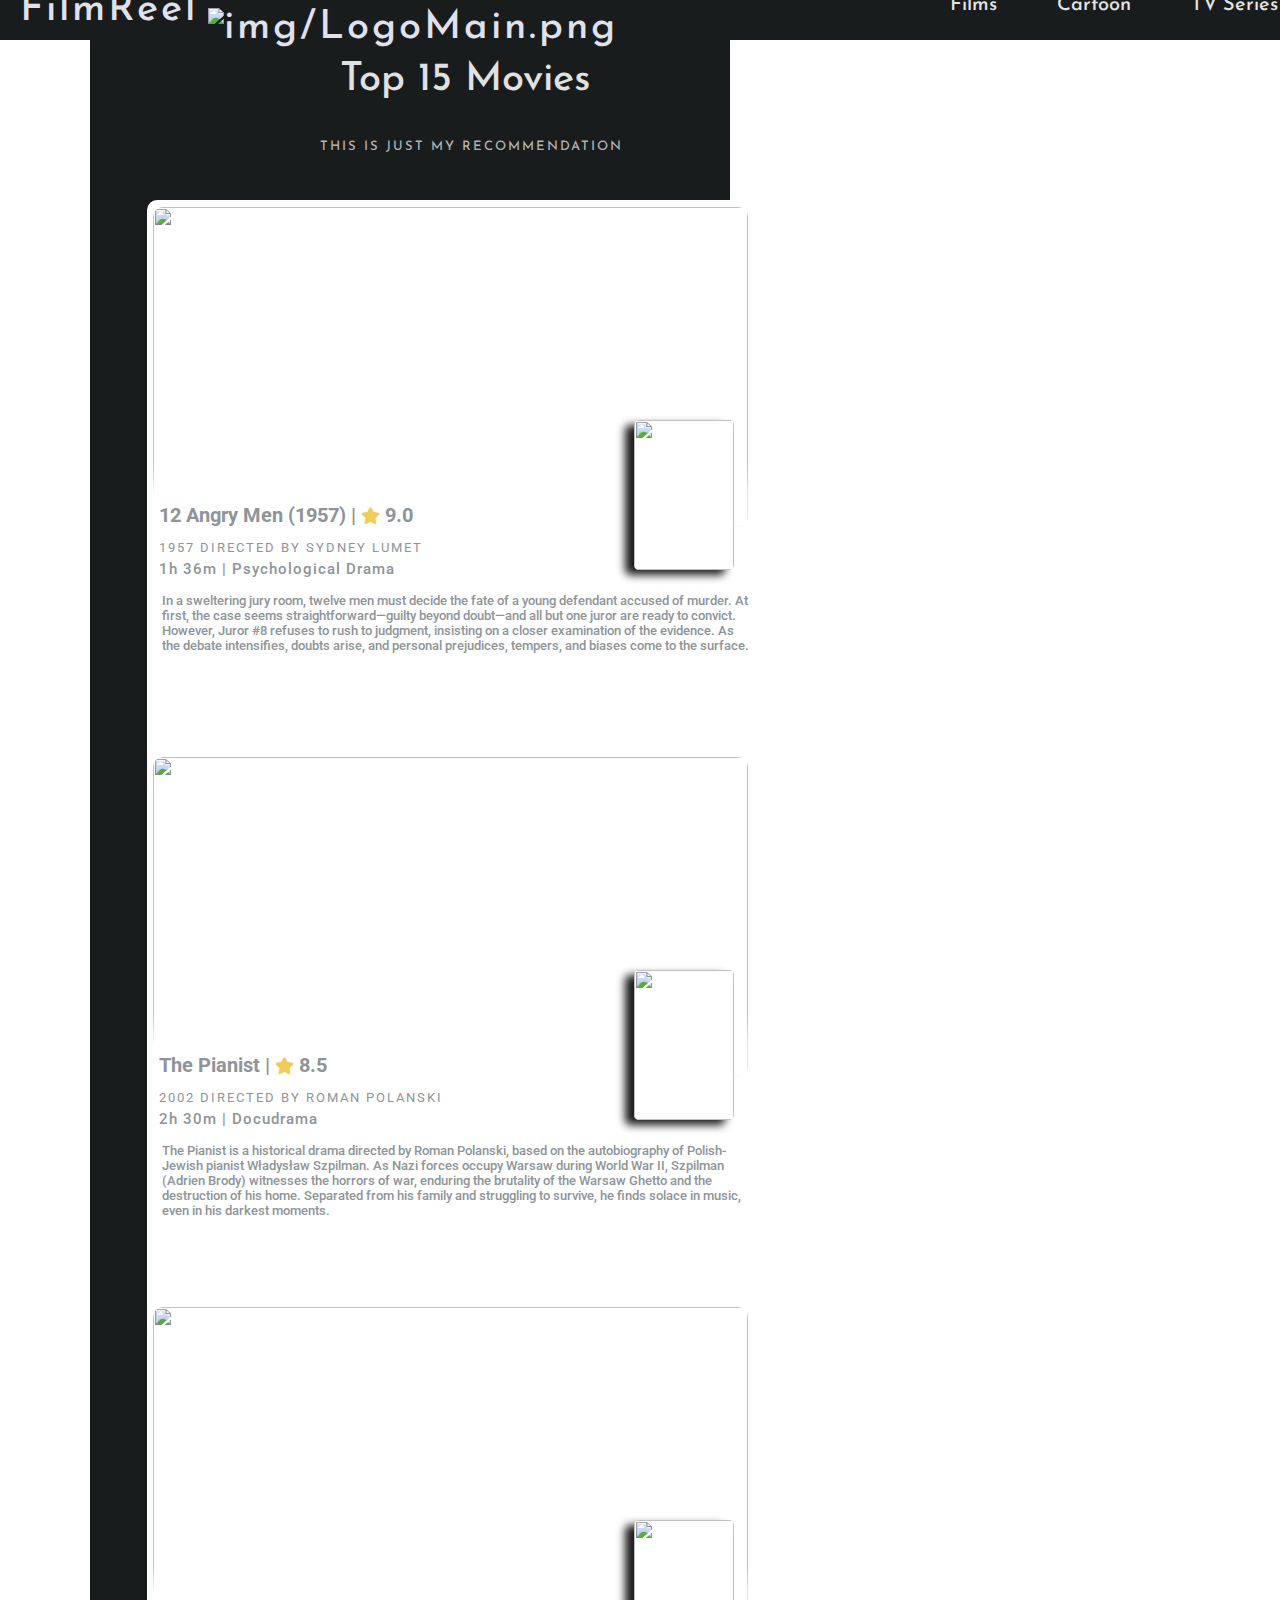
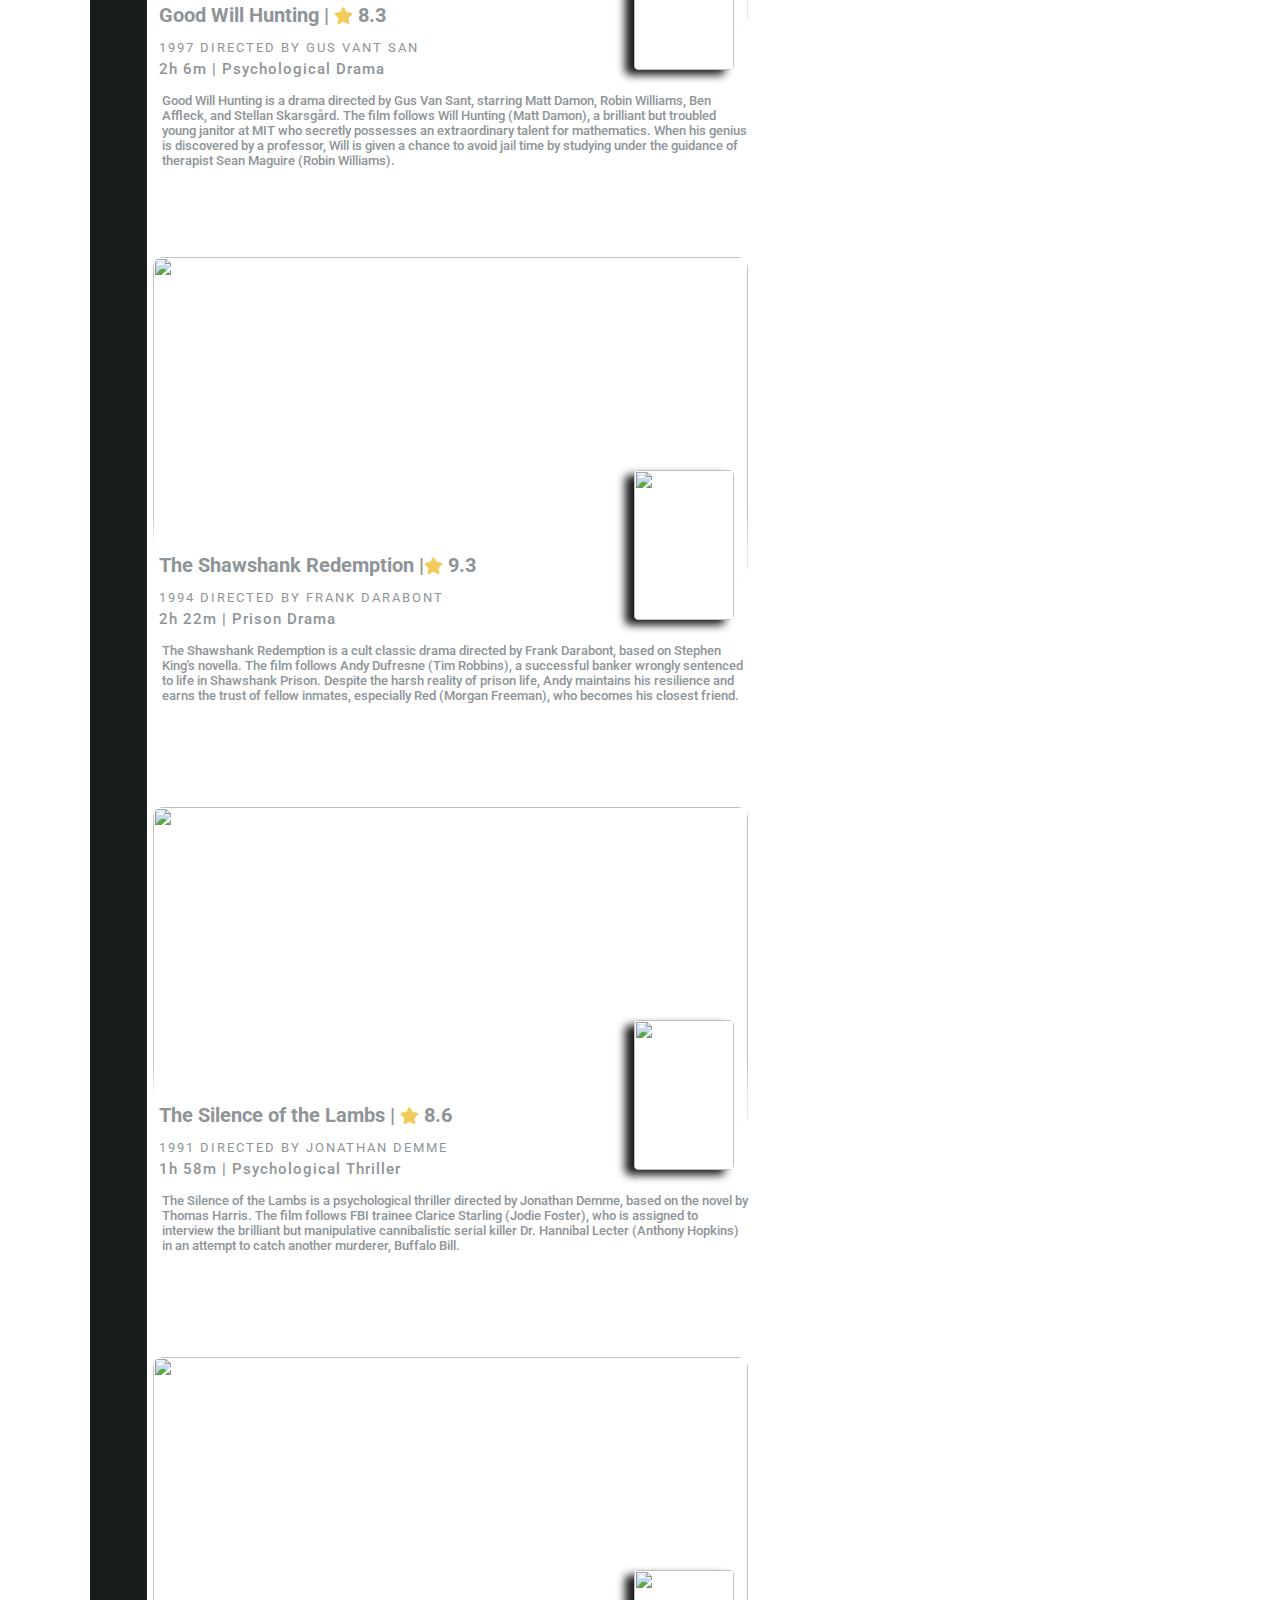
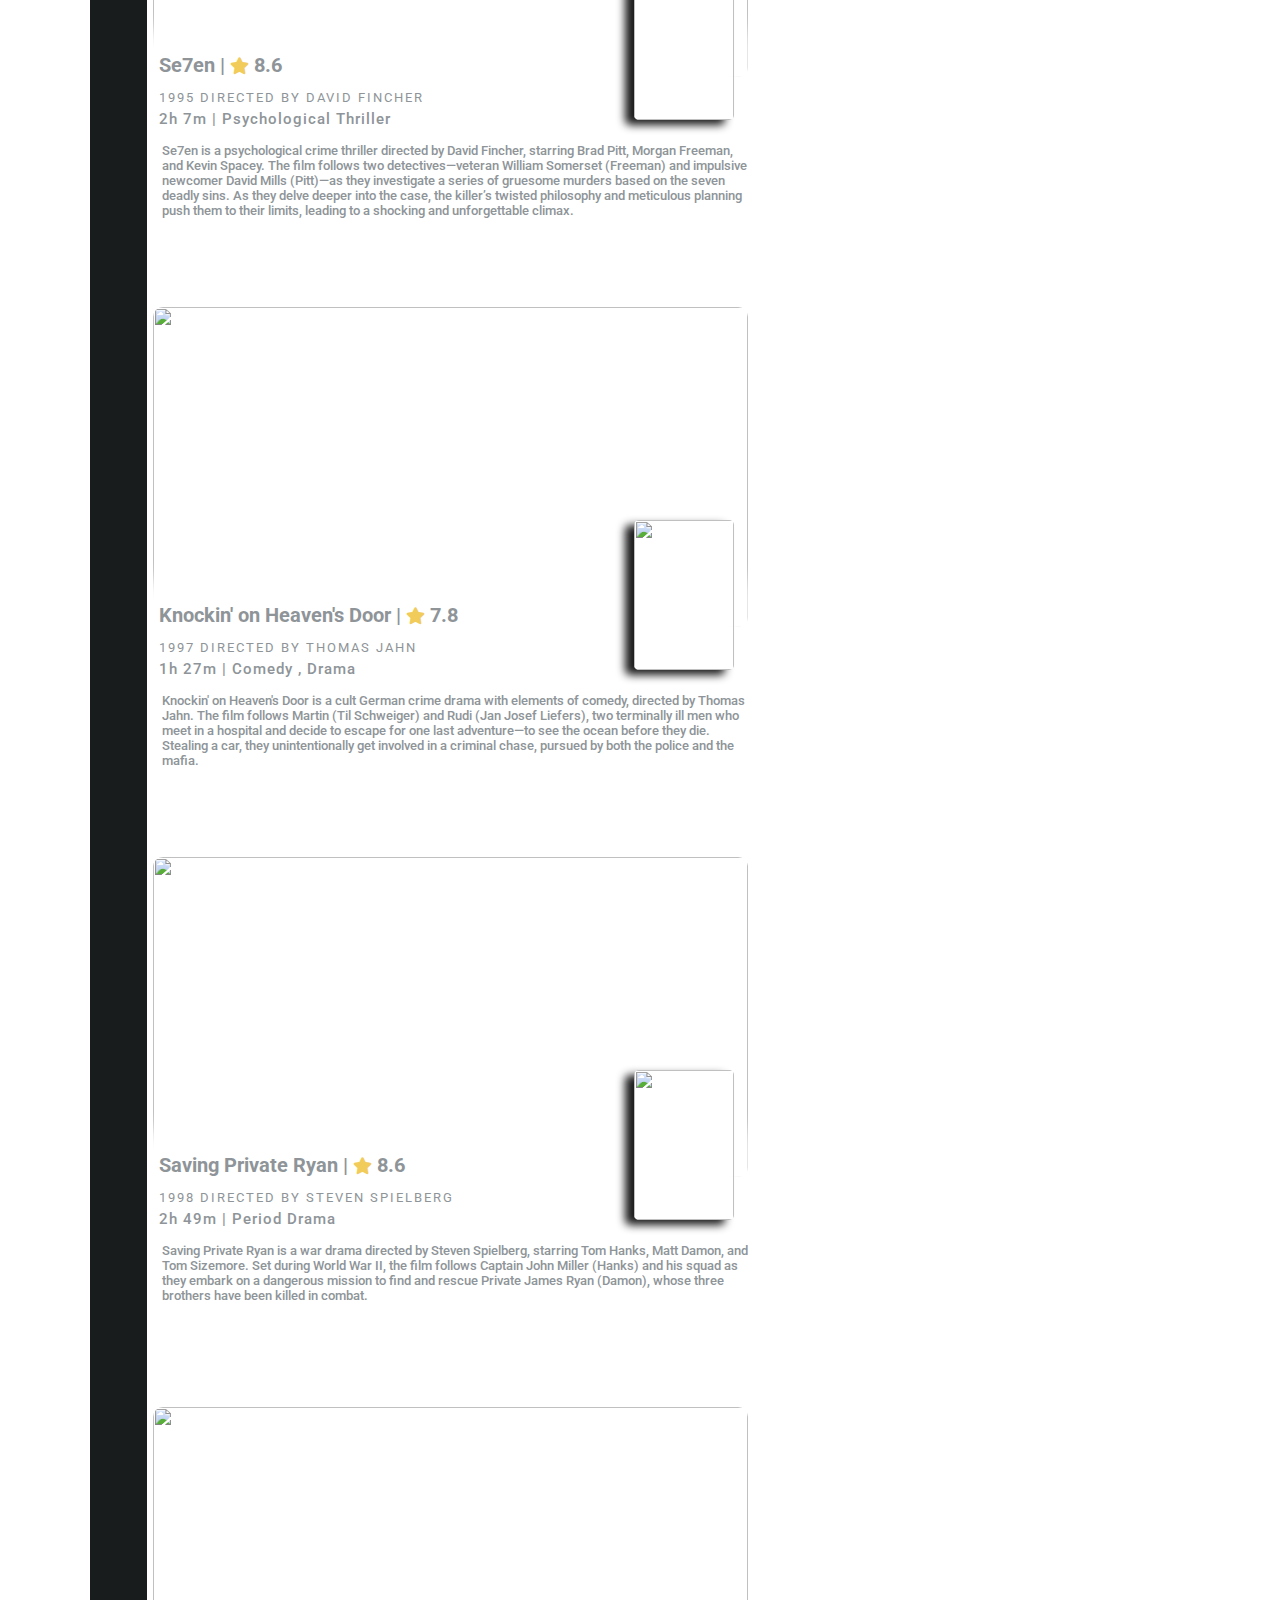
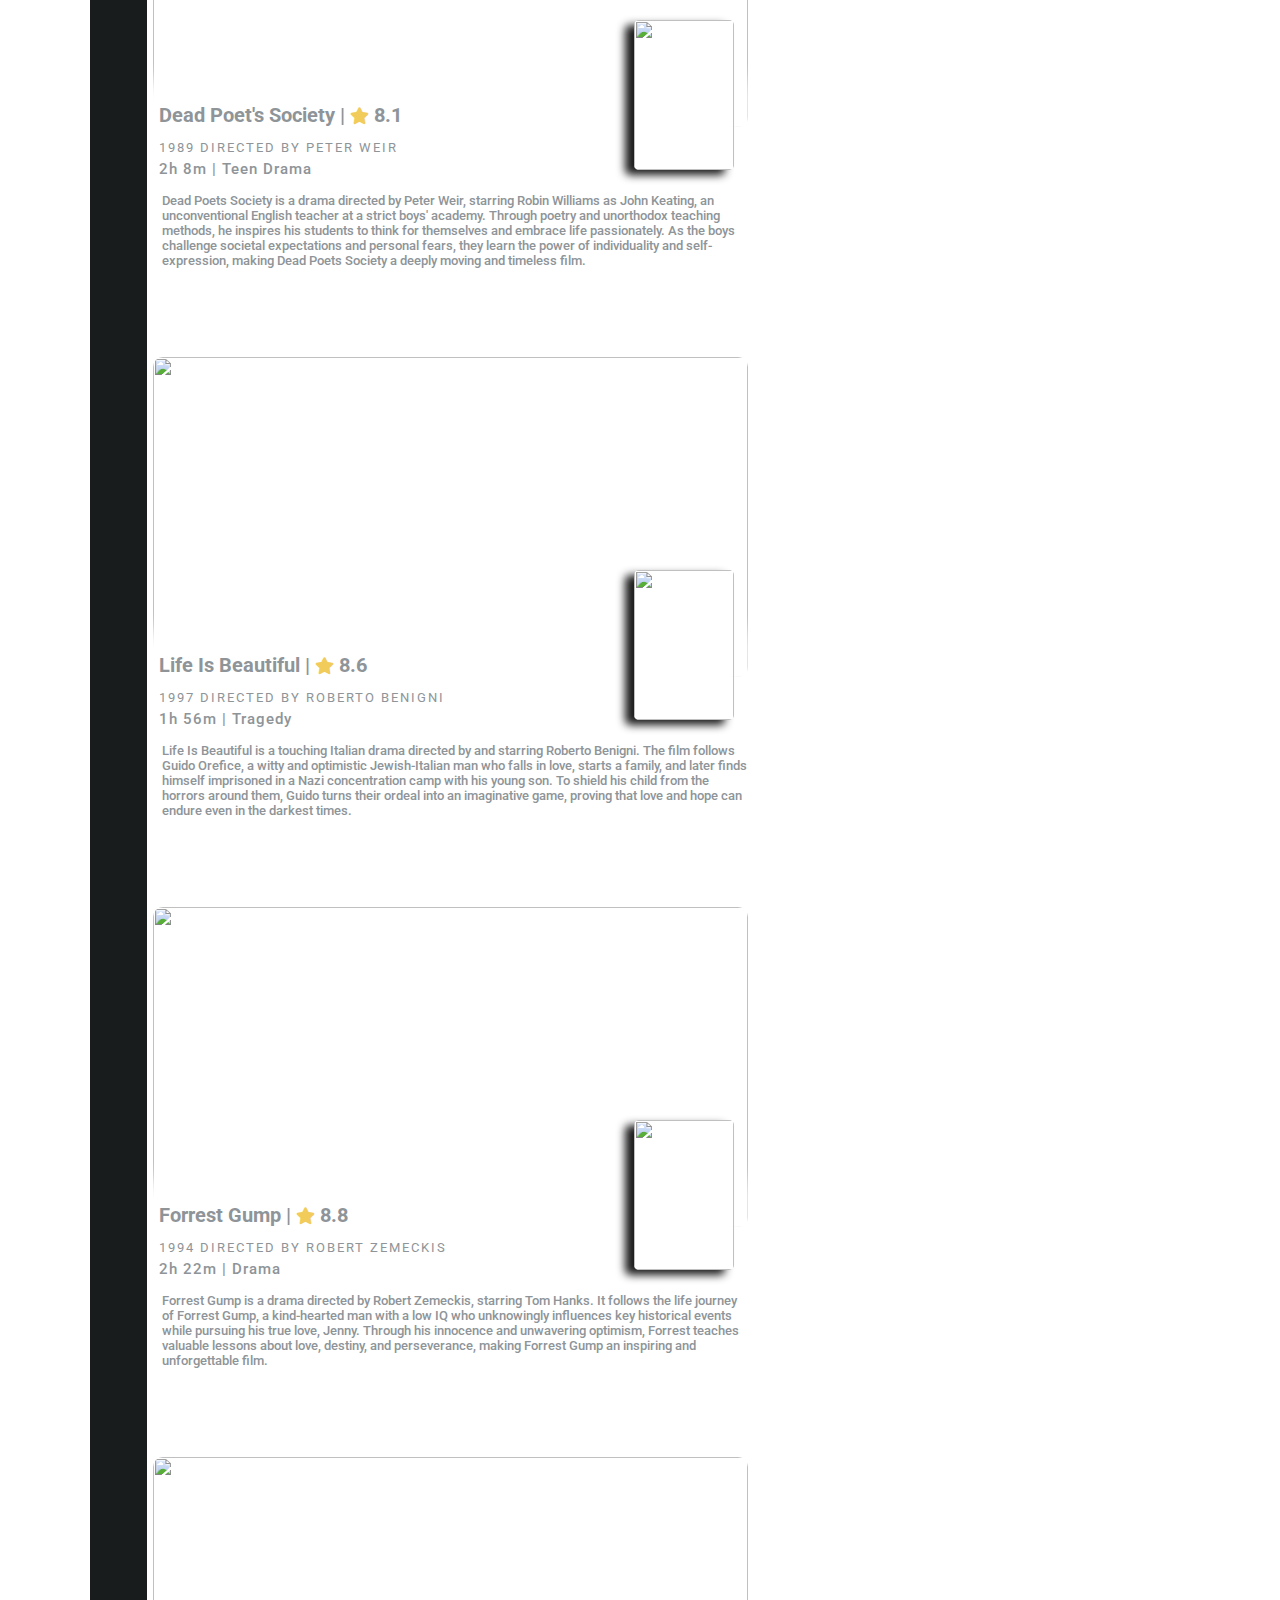
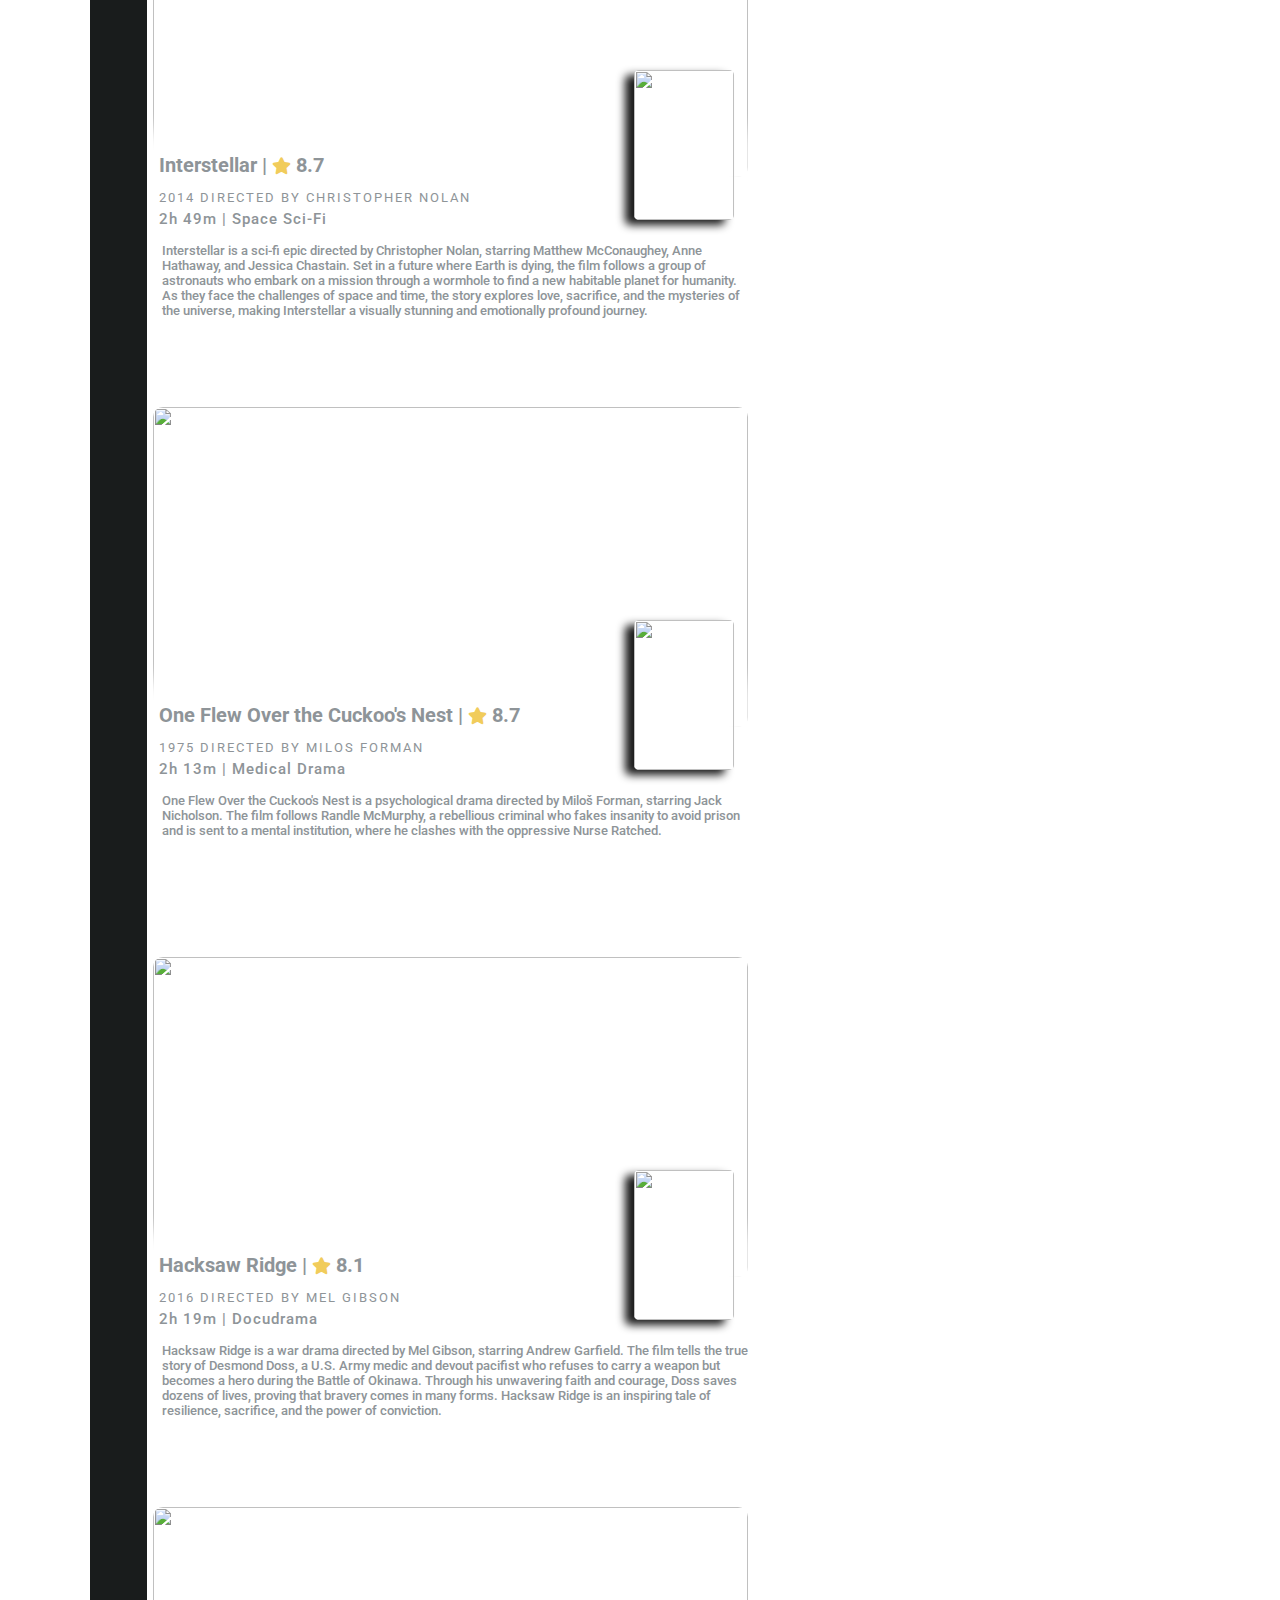
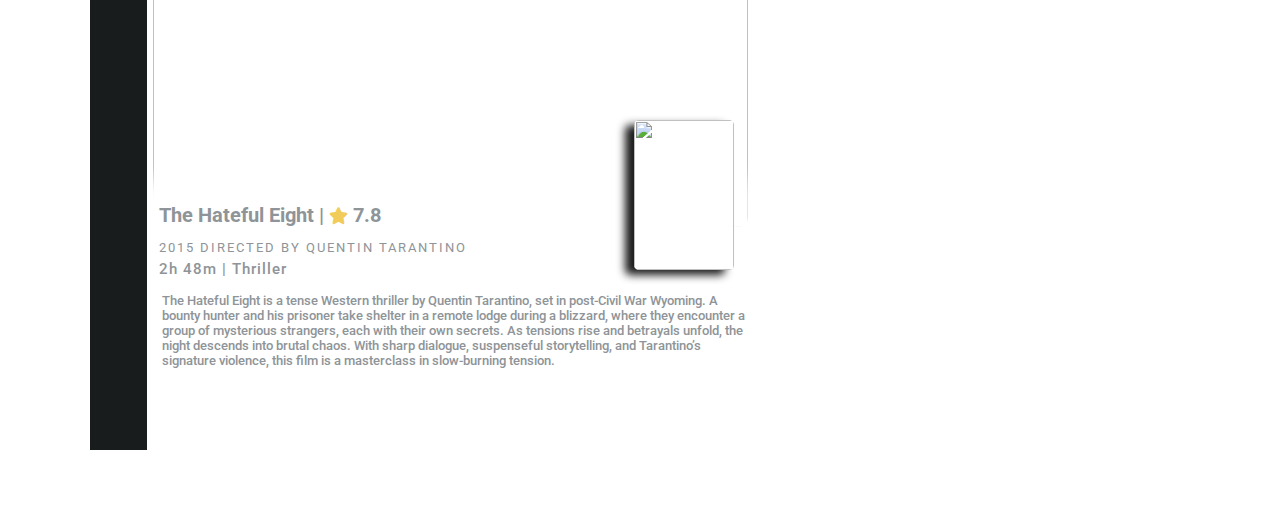
==== index.html @ fcf22b29 "Add files via upload" ====
<!DOCTYPE html>
<html lang="en">
<head>
    <meta charset="UTF-8">
    <title>FilmsReel</title>
    <meta name="viewport" content="width=device-width, initial-scale=1.0, maximum-scale=1.0, user-scalable=no">

    <link rel="stylesheet" href="index.css">
    <link rel="stylesheet" href="https://cdnjs.cloudflare.com/ajax/libs/font-awesome/6.7.2/css/all.min.css">
    <link rel="stylesheet" href="mobile_adaptations.css">

    <style>

    </style>
</head>
<body>

<section>
    <i id="contacts_telegram" class="fa-brands fa-telegram"></i>
</section>

<section>
  <article id="company_name">FilmReel<img id="FilmLogo" src="/img/MainLogo.png" alt="img/LogoMain.png" height="60" width="60"></article>
</section>

<section id="top_button">
    <span class="top_button" onclick="window.location.href='index.html';">Films</span>
    <span class="top_button" onclick="window.location.href='CN.html';">Cartoon</span>
    <span class="top_button" onclick="window.location.href='SS.html';">TV Series</span>
    <span class="top_button" onclick="window.location.href='AE.html';">Anime</span>

</section>


<div class="films_cards"></div>
<div class="films_cards3"></div>
<div class="films_cards2"></div>

<section>
    <article id="main_text">Top 15 Movies</article>
    <span class="text">THIS IS JUST MY RECOMMENDATION</span>
</section>

<section id="movie_angry_men">
    <div class="films_container">
        <div class="container_number">#1</div>
        <img class="container_image" height="300" width="500px" src="/img/12-angry-men.jpg">
        <h1 class="container_title">12 Angry Men (1957) | <i id="rating_star" class="fa-solid fa-star"></i> <span>9.0</span></h1>
        <span class="container_year">1957 DIRECTED BY SYDNEY LUMET</span>
        <span class="container_director">1h 36m | Psychological Drama</span>
        <span class="container_description">In a sweltering jury room, twelve men must decide the fate of a young defendant accused of murder. At first, the case seems straightforward—guilty beyond doubt—and all but one juror are ready to convict. However, Juror #8 refuses to rush to judgment, insisting on a closer examination of the evidence.
As the debate intensifies, doubts arise, and personal prejudices, tempers, and biases come to the surface.</span>
        <img class="container_poster" height="150" width="100" src="/img/12_Angry_Men_(1957_film_poster).jpg">
        <div class="blur"></div>
    </div>
</section>

<section>
    <div id="movie_pianist" class="films_container">
        <div class="container_number">#2</div>
        <img class="container_image" height="300" width="500px" src="/img/Pianist.jpg">
        <h1 class="container_title">The Pianist | <i id="rating_star" class="fa-solid fa-star"></i> <span>8.5</span></h1>
        <span class="container_year">2002 DIRECTED BY ROMAN POLANSKI</span>
        <span class="container_director">2h 30m | Docudrama</span>
        <span class="container_description">The Pianist is a historical drama directed by Roman Polanski, based on the autobiography of Polish-Jewish pianist Władysław Szpilman. As Nazi forces occupy Warsaw during World War II, Szpilman (Adrien Brody) witnesses the horrors of war, enduring the brutality of the Warsaw Ghetto and the destruction of his home. Separated from his family and struggling to survive, he finds solace in music, even in his darkest moments.</span>
        <img class="container_poster" height="150" width="100" src="/img/pianist_poster.jpg">
        <div class="blur"></div>
    </div>
</section>

<section>
    <div id="movie_will_hunting" class="films_container">
        <div class="container_number">#3</div>
        <img class="container_image" height="300" width="500px" src="/img/Good_Will_hunting.jpg">
        <h1 class="container_title">Good Will Hunting | <i id="rating_star" class="fa-solid fa-star"></i> <span>8.3</span></h1>
        <span class="container_year">1997 DIRECTED BY GUS VANT SAN</span>
        <span class="container_director">2h 6m | Psychological Drama</span>
        <span class="container_description">Good Will Hunting is a drama directed by Gus Van Sant, starring Matt Damon, Robin Williams, Ben Affleck, and Stellan Skarsgård. The film follows Will Hunting (Matt Damon), a brilliant but troubled young janitor at MIT who secretly possesses an extraordinary talent for mathematics. When his genius is discovered by a professor, Will is given a chance to avoid jail time by studying under the guidance of therapist Sean Maguire (Robin Williams).</span>
        <img class="container_poster" height="150" width="100" src="/img/Good_Will_Hunting_poster.png">
        <div class="blur"></div>
    </div>
</section>


<section>
    <div id="movie_shawshank_redemption" class="films_container">
        <div class="container_number">#4</div>
        <img class="container_image" height="300" width="500px" src="/img/Shawshanks_redemption.webp">
        <h1 class="container_title">The Shawshank Redemption |<i id="rating_star" class="fa-solid fa-star"></i> <span>9.3</span></h1>
        <span class="container_year">1994 DIRECTED BY FRANK DARABONT</span>
        <span class="container_director">2h 22m | Prison Drama</span>
        <span class="container_description">The Shawshank Redemption is a cult classic drama directed by Frank Darabont, based on Stephen King's novella. The film follows Andy Dufresne (Tim Robbins), a successful banker wrongly sentenced to life in Shawshank Prison. Despite the harsh reality of prison life, Andy maintains his resilience and earns the trust of fellow inmates, especially Red (Morgan Freeman), who becomes his closest friend.</span>
        <img class="container_poster" height="150" width="100" src="/img/Shawshank_Redemption_poster.jpg">
        <div class="blur"></div>
    </div>
</section>

<section>
    <div id="movie_The_Silence_of_the_Lambs" class="films_container">
        <div class="container_number">#5</div>
        <img class="container_image" height="300" width="500px" src="/img/Silence-of-the-Lambs.webp">
        <h1 class="container_title">The Silence of the Lambs | <i id="rating_star" class="fa-solid fa-star"></i> <span>8.6</span></h1>
        <span class="container_year">1991 DIRECTED BY JONATHAN DEMME</span>
        <span class="container_director">1h 58m | Psychological Thriller</span>
        <span class="container_description">The Silence of the Lambs is a psychological thriller directed by Jonathan Demme, based on the novel by Thomas Harris. The film follows FBI trainee Clarice Starling (Jodie Foster), who is assigned to interview the brilliant but manipulative cannibalistic serial killer Dr. Hannibal Lecter (Anthony Hopkins) in an attempt to catch another murderer, Buffalo Bill.</span>
        <img class="container_poster" height="150" width="100" src="/img/The_Silence_of_lambs_poster.jpg">
        <div class="blur"></div>
    </div>
</section>

<section>
    <div id="movie_Se7en" class="films_container">
        <div class="container_number">#6</div>
        <img class="container_image" height="300" width="500px" src="/img/Se7en.jpg">
        <h1 class="container_title">Se7en | <i id="rating_star" class="fa-solid fa-star"></i> <span>8.6</span></h1>
        <span class="container_year">1995 DIRECTED BY DAVID FINCHER</span>
        <span class="container_director">2h 7m | Psychological Thriller</span>
        <span class="container_description">Se7en is a psychological crime thriller directed by David Fincher, starring Brad Pitt, Morgan Freeman, and Kevin Spacey. The film follows two detectives—veteran William Somerset (Freeman) and impulsive newcomer David Mills (Pitt)—as they investigate a series of gruesome murders based on the seven deadly sins.
As they delve deeper into the case, the killer’s twisted philosophy and meticulous planning push them to their limits, leading to a shocking and unforgettable climax.</span>
        <img class="container_poster" height="150" width="100" src="/img/Se7en_poster.jpg">
        <div class="blur"></div>
    </div>
</section>

<section>
    <div id="movie_KNOF" class="films_container">
        <div class="container_number">#7</div>
        <img class="container_image" height="300" width="500px" src="/img/knocking%20on%20heavens%20door-1200-1200-675-675-crop-000000.jpg">
        <h1 class="container_title">Knockin' on Heaven's Door | <i id="rating_star" class="fa-solid fa-star"></i> <span>7.8</span></h1>
        <span class="container_year">1997 DIRECTED BY THOMAS JAHN</span>
        <span class="container_director">1h 27m | Comedy , Drama</span>
        <span class="container_description">Knockin' on Heaven's Door is a cult German crime drama with elements of comedy, directed by Thomas Jahn. The film follows Martin (Til Schweiger) and Rudi (Jan Josef Liefers), two terminally ill men who meet in a hospital and decide to escape for one last adventure—to see the ocean before they die. Stealing a car, they unintentionally get involved in a criminal chase, pursued by both the police and the mafia.</span>
        <img class="container_poster" height="150" width="100" src="/img/knof_poster.jpg">
        <div class="blur"></div>
    </div>
</section>

<section>
    <div id="movie_STPR" class="films_container">
        <div class="container_number">#8</div>
        <img class="container_image" height="300" width="500px" src="/img/Saving-Private-Ryan.jpg">
        <h1 class="container_title">Saving Private Ryan | <i id="rating_star" class="fa-solid fa-star"></i> <span>8.6</span></h1>
        <span class="container_year">1998 DIRECTED BY STEVEN SPIELBERG</span>
        <span class="container_director">2h 49m | Period Drama</span>
        <span class="container_description">Saving Private Ryan is a war drama directed by Steven Spielberg, starring Tom Hanks, Matt Damon, and Tom Sizemore. Set during World War II, the film follows Captain John Miller (Hanks) and his squad as they embark on a dangerous mission to find and rescue Private James Ryan (Damon), whose three brothers have been killed in combat.</span>
        <img class="container_poster" height="150" width="100" src="/img/SPR_poster.jpg">
        <div class="blur"></div>
    </div>
</section>

<section>
    <div id="movie_DPS" class="films_container">
        <div class="container_number">#9</div>
        <img class="container_image" height="300" width="500px" src="/img/DPS.jpg">
        <h1 class="container_title">Dead Poet's Society | <i id="rating_star" class="fa-solid fa-star"></i> <span>8.1</span></h1>
        <span class="container_year">1989 DIRECTED BY PETER WEIR</span>
        <span class="container_director">2h 8m | Teen Drama</span>
        <span class="container_description">Dead Poets Society is a drama directed by Peter Weir, starring Robin Williams as John Keating, an unconventional English teacher at a strict boys' academy. Through poetry and unorthodox teaching methods, he inspires his students to think for themselves and embrace life passionately.

As the boys challenge societal expectations and personal fears, they learn the power of individuality and self-expression, making Dead Poets Society a deeply moving and timeless film.</span>
        <img class="container_poster" height="150" width="100" src="/img/DPS_pos.jpg">
        <div class="blur"></div>
    </div>
</section>


<section>
    <div id="movie_LIB" class="films_container">
        <div class="container_number">#10</div>
        <img class="container_image" height="300" width="500px" src="/img/LIB2.jpg">
        <h1 class="container_title">Life Is Beautiful | <i id="rating_star" class="fa-solid fa-star"></i> <span>8.6</span></h1>
        <span class="container_year">1997 DIRECTED BY ROBERTO BENIGNI</span>
        <span class="container_director">1h 56m | Tragedy</span>
        <span class="container_description">Life Is Beautiful is a touching Italian drama directed by and starring Roberto Benigni. The film follows Guido Orefice, a witty and optimistic Jewish-Italian man who falls in love, starts a family, and later finds himself imprisoned in a Nazi concentration camp with his young son.

To shield his child from the horrors around them, Guido turns their ordeal into an imaginative game, proving that love and hope can endure even in the darkest times.</span>
        <img class="container_poster" height="150" width="100" src="/img/Vitaebella.jpg">
        <div class="blur"></div>
    </div>
</section>

<section>
    <div id="movie_Forrest" class="films_container">
        <div class="container_number">#11</div>
        <img class="container_image" height="300" width="500px" src="/img/FG.jpg">
        <h1 class="container_title">Forrest Gump | <i id="rating_star" class="fa-solid fa-star"></i> <span>8.8</span></h1>
        <span class="container_year">1994 DIRECTED BY ROBERT ZEMECKIS</span>
        <span class="container_director">2h 22m | Drama</span>
        <span class="container_description">Forrest Gump is a drama directed by Robert Zemeckis, starring Tom Hanks. It follows the life journey of Forrest Gump, a kind-hearted man with a low IQ who unknowingly influences key historical events while pursuing his true love, Jenny.
Through his innocence and unwavering optimism, Forrest teaches valuable lessons about love, destiny, and perseverance, making Forrest Gump an inspiring and unforgettable film.</span>
        <img class="container_poster" height="150" width="100" src="/img/Forrest_poster.jpg">
        <div class="blur"></div>
    </div>
</section>


<section>
    <div id="movie_Interstellar" class="films_container">
        <div class="container_number">#12</div>
        <img class="container_image" height="300" width="500px" src="/img/interestellar-final-explicado.jpg">
        <h1 class="container_title">Interstellar | <i id="rating_star" class="fa-solid fa-star"></i> <span>8.7</span></h1>
        <span class="container_year">2014 DIRECTED BY CHRISTOPHER NOLAN</span>
        <span class="container_director">2h 49m | Space Sci-Fi</span>
        <span class="container_description">Interstellar is a sci-fi epic directed by Christopher Nolan, starring Matthew McConaughey, Anne Hathaway, and Jessica Chastain. Set in a future where Earth is dying, the film follows a group of astronauts who embark on a mission through a wormhole to find a new habitable planet for humanity.
As they face the challenges of space and time, the story explores love, sacrifice, and the mysteries of the universe, making Interstellar a visually stunning and emotionally profound journey.
</span>
        <img class="container_poster" height="150" width="100" src="/img/Interstellar_poster.jpg">
        <div class="blur"></div>
    </div>
</section>


<section>
    <div id="movie_OFO" class="films_container">
        <div class="container_number">#13</div>
        <img class="container_image" height="300" width="500px" src="/img/OFO.webp">
        <h1 class="container_title">One Flew Over the Cuckoo's Nest | <i id="rating_star" class="fa-solid fa-star"></i> <span>8.7</span></h1>
        <span class="container_year">1975 DIRECTED BY MILOS FORMAN</span>
        <span class="container_director">2h 13m | Medical Drama</span>
        <span class="container_description">One Flew Over the Cuckoo's Nest is a psychological drama directed by Miloš Forman, starring Jack Nicholson. The film follows Randle McMurphy, a rebellious criminal who fakes insanity to avoid prison and is sent to a mental institution, where he clashes with the oppressive Nurse Ratched.
</span>
        <img class="container_poster" height="150" width="100" src="/img/OFO_Poster.jpg">
        <div class="blur"></div>
    </div>
</section>


<section>
    <div id="movie_HR" class="films_container">
        <div class="container_number">#14</div>
        <img class="container_image" height="300" width="500px" src="/img/HR2.jpg">
        <h1 class="container_title">Hacksaw Ridge | <i id="rating_star" class="fa-solid fa-star"></i> <span>8.1</span></h1>
        <span class="container_year">2016 DIRECTED BY MEL GIBSON</span>
        <span class="container_director">2h 19m | Docudrama</span>
        <span class="container_description">Hacksaw Ridge is a war drama directed by Mel Gibson, starring Andrew Garfield. The film tells the true story of Desmond Doss, a U.S. Army medic and devout pacifist who refuses to carry a weapon but becomes a hero during the Battle of Okinawa.
Through his unwavering faith and courage, Doss saves dozens of lives, proving that bravery comes in many forms. Hacksaw Ridge is an inspiring tale of resilience, sacrifice, and the power of conviction.</span>
        <img class="container_poster" height="150" width="100" src="/img/HR_poster.jpg">
        <div class="blur"></div>
    </div>
</section>

<section>
    <div id="movie_E" class="films_container">
        <div class="container_number">#15</div>
        <img class="container_image" height="300" width="500px" src="/img/THE.jpg">
        <h1 class="container_title">The Hateful Eight | <i id="rating_star" class="fa-solid fa-star"></i> <span>7.8</span></h1>
        <span class="container_year">2015 DIRECTED BY QUENTIN TARANTINO</span>
        <span class="container_director">2h 48m | Thriller</span>
        <span class="container_description">The Hateful Eight is a tense Western thriller by Quentin Tarantino, set in post-Civil War Wyoming. A bounty hunter and his prisoner take shelter in a remote lodge during a blizzard, where they encounter a group of mysterious strangers, each with their own secrets. As tensions rise and betrayals unfold, the night descends into brutal chaos. With sharp dialogue, suspenseful storytelling, and Tarantino’s signature violence, this film is a masterclass in slow-burning tension.</span>
        <img class="container_poster" height="150" width="100" src="/img/THE_poster.jpg">
        <div class="blur"></div>
    </div>
</section>




</body>
</html>
---- index.css ----
@import url('https://fonts.googleapis.com/css2?family=Roboto:ital,wdth,wght@0,75,475;1,75,475&display=swap');
@import url('https://fonts.googleapis.com/css2?family=Roboto:ital,wght@0,100..900;1,100..900&display=swap');
@import url('https://fonts.googleapis.com/css2?family=Josefin+Sans:ital,wght@0,100..700;1,100..700&display=swap');

@media screen and(max-width:1200px){

}
@media screen and(max-width:998px){

}
@media screen and(max-width:768px){

}



body {
    height: 7000px;
    background-color: #ffffff;
    margin: 0;
    padding: 0;
    overflow-x: hidden;
}



#main_text {
    color: white;
    font-size: 40px;
    color: #e1e1e1;
    position: relative;
    top: -100px;
    left: 340px;
    font-family: "Josefin Sans", serif;
    font-optical-sizing: auto;
    font-weight: 500;
    font-style: normal;
    z-index: 1;
}

#rating_star {
    font-size: 17px;
    color: #f1cc5b;
}

.text {
    letter-spacing: 2px;
    color: white;
    font-size: 13px;
    color: #b3b3b3;
    position: absolute;
    top: 140px;
    left: 320px;
    font-family: "Josefin Sans", serif;
    font-optical-sizing: auto;
    font-weight: 500;
    font-style: normal;
    z-index: 1;
}


#contacts_telegram {
    font-size: 30px;
    color: #e1e1ec;
    position: absolute;
    top: 20px;
    left: 1450px;
    transition: color 0.3s ease;
}

#contacts_telegram:hover {
    color: #f1cc5b !important;
}



#company_name {
    letter-spacing: 3px;
    font-size: 40px;
    color: #e1e1ec;
    position: relative;
    top: -10px;
    left: 20px;
    font-family: "Josefin Sans", serif;
    font-optical-sizing: auto;
    font-weight: 500;
    font-style: normal;
    z-index: 1;
}

.films_cards {
    background-color: #191c1c;
    position: absolute;
    top: -400px;
    left: 7%;
    height: 8850px;
    width: 50%;
    z-index: -1;
}

.films_cards3 {
    background-color: #191c1c;
    position: absolute;
    top: -400px;
    left: 1450px;
    height: 8850px;
    width: 5%;
    z-index: -1;
}

.films_cards2 {
    background-color: #191c1c;
    position: relative;
    top: -120px;
    height: 100px;
    width: 100%;
    z-index: -1;
}



#FilmLogo {
    position: relative;
    top: 18px;
    left: 10px;
    z-index: 1;
}



#top_button {
    display: flex;
    gap: 60px;
}

.top_button {
    position: relative;
    top: -45px;
    left: 950px;
    letter-spacing: 0px;
    color: #e4e4e4;
    font-size: 20px;
    font-family: "Josefin Sans", serif;
    font-optical-sizing: auto;
    font-weight: 500;
    font-style: normal;
    z-index: 1;
    cursor: pointer;
}


.top_button{
    position: relative;
    cursor: pointer;
    display: inline-block;
    transition: color 0.5s ease;
}

.top_button:hover {
    color: #ffffff;
    transition: 0.5s all ease;
}

.top_button::after {
    content: "";
    position: absolute;
    left: 0;
    width: 100%;
    height: 1.5px;
    transform: scaleX(0);
    bottom: -2px;
    background-color: #ffffff;
    transform-origin: bottom right;
    transition: transform 0.5s ease-out;
}

.top_button:hover::after {
    transform: scaleX(1);
    transform-origin: bottom left;
}

.films_container {
    background-color: #ffffff;
    width: 608px;

    position: absolute;
    top: 200px;
    left: 11.5%;
    height: 70%;
    overflow-x: hidden;

    border-radius: 10px;
}

.container_title {
    text-align: left;
    position: absolute;
    left: 2%;
    top: 290px;
    font-size: 20px;
    color: #8e9498;
    font-family: "Roboto", serif;
    font-optical-sizing: auto;
    font-weight: 700;
    font-style: normal;
    z-index: 2;
}

.container_year {
    letter-spacing: 2px;
    position: absolute;
    top: 340px;
    left: 2%;
    font-size: 13px;
    color: #8e9498;
    text-align: left;
    font-family: "Roboto", serif;
    font-optical-sizing: auto;
    font-weight: 400;
    font-style: normal;
    z-index: 2;
}

.container_director {
    position: absolute;
    letter-spacing: 1px;
    top: 360px;
    left: 2%;
    font-size: 15px;
    color: #8e9498;
    text-align: left;
    font-family: "Roboto", serif;
    font-optical-sizing: auto;
    font-weight: 500;
    font-style: normal;
    z-index: 2;
}

.container_number {
    background-color: 2;
    position: absolute;
    letter-spacing: 1px;
    top: 20px;
    left: 3%;
    font-size: 35px;
    color: #ffffff;
    text-align: left;
    border-radius: 5px;
    font-family: "Roboto", serif;
    font-optical-sizing: auto;
    font-weight: 500;
    font-style: normal;
    z-index: 2;
}

.container_description {
    position: absolute;
    top: 390px;
    padding: 3px;
    left: 2%;
    font-size: 13px;
    color: #8e9498;
    text-align: left;
    font-family: "Roboto", serif;
    font-optical-sizing: auto;
    font-weight: 500;
    font-style: normal;
    z-index: 2;
}

.container_image {
    overflow: hidden;
    position: absolute;
    top:7px;
    left: 1%;
    width: 595px;
    height: 320px;
    border-radius: 10px;

}

.container_poster {
    border-radius: 5px;
    position: absolute;
    top: 220px;
    left: 80%;
    z-index: 2;
    box-shadow: -9px 5px 8px #1c1c1c;
}

.blur {
    z-index: 1;
    overflow: hidden;
    position: absolute;
    top: 280px;
    right: 5px;
    height: 70px;
    width: 800px;
    background-color: #ffffff;
    filter: blur(10px);

}


#movie_pianist {
    position: absolute;
    top: 750px;
}

#movie_will_hunting {
    position: absolute;
    top: 1300px;
}

#movie_shawshank_redemption {
    position: absolute;
    top: 1850px;
}

#movie_The_Silence_of_the_Lambs {
    position: absolute;
    top: 2400px;
}

#movie_Se7en {
    position: absolute;
    top: 2950px;
}

#movie_KNOF {
    position: absolute;
    top: 3500px;
}

#movie_STPR {
    position: absolute;
    top: 4050px;
}

#movie_DPS {
    position: absolute;
    top: 4600px;
}


#movie_LIB {
    position: absolute;
    top: 5150px;
}

#movie_Forrest {
    position: absolute;
    top: 5700px;
}

#movie_Interstellar {
    position: absolute;
    top: 6250px;
}

#movie_OFO {
    position: absolute;
    top: 6800px;
}

#movie_HR {
    position: absolute;
    top: 7350px;
}

#movie_E {
    position: absolute;
    top: 7900px;
}
---- mobile_adaptations.css ----
@media (min-width: 320px) and (max-width: 576px) {
    html,body {
        overflow-x: hidden;
    }

    #company_name {
        font-size: 20px;
    }

    #contacts_telegram {
        left: 5%;
        top:5%;
    }

    .films_cards3 {
        left: 15%;
    }

    #FilmLogo {
        height: 30px;
        width: 30px;
    }

    .films_cards2 {
        width: 500px;
    }

    .films_cards {
        width: 420px;
        left: 1%;
    }

    .films_container {
        margin: 0 auto;
        width: 90%;
        max-height: 450px;
        height: 450px;
        overflow-x: hidden;
        overflow-y: hidden;
        left: 5%;
    }

    .container_poster {
        left: 75%;
        height: 130px;
        width: 90px;
        top: 40%;
        max-width: 40%;
        max-height: 28%;
        width: auto;
        height: auto;
        display: block;
    }

    .container_director{
        top: 68%;
    }

    .container_title {
        top: 235px;
        font-size: 15px;
    }

    .container_image {
        max-width: 98%;
        max-height: 100%;
        width: auto;
        height: auto;
        display: block;
        padding: 0px;
    }

    .container_description  {
        font-size: 12px;
        top: 75%;
    }

    .container_year {
        top: 62%;
        font-size: 11px;
    }

    #main_text {
        position: absolute;
        top: 10%;
        left:20%;

        font-size: 40px;
    }
    .text {
        left:15%;
    }

    #company_name {
        font-size: 20px;
        position: absolute;
        top: 1.5%;
    }

    #FilmLogo {
        font-size: 15px;
        position: absolute;
        top: -25%;
        left: 100%;
    }

    #top_button {
        gap: 10px;


    }

    .top_button {
        color: #e1e1ec;
        font-size: 17px;
        position: relative;
        display: inline-block;
        top:15px;
        left: 40%;
    }

    .films_cards {
        margin: 0 auto;
        width: 97%;


        overflow-x: hidden;
        overflow-y: hidden;

    }


}
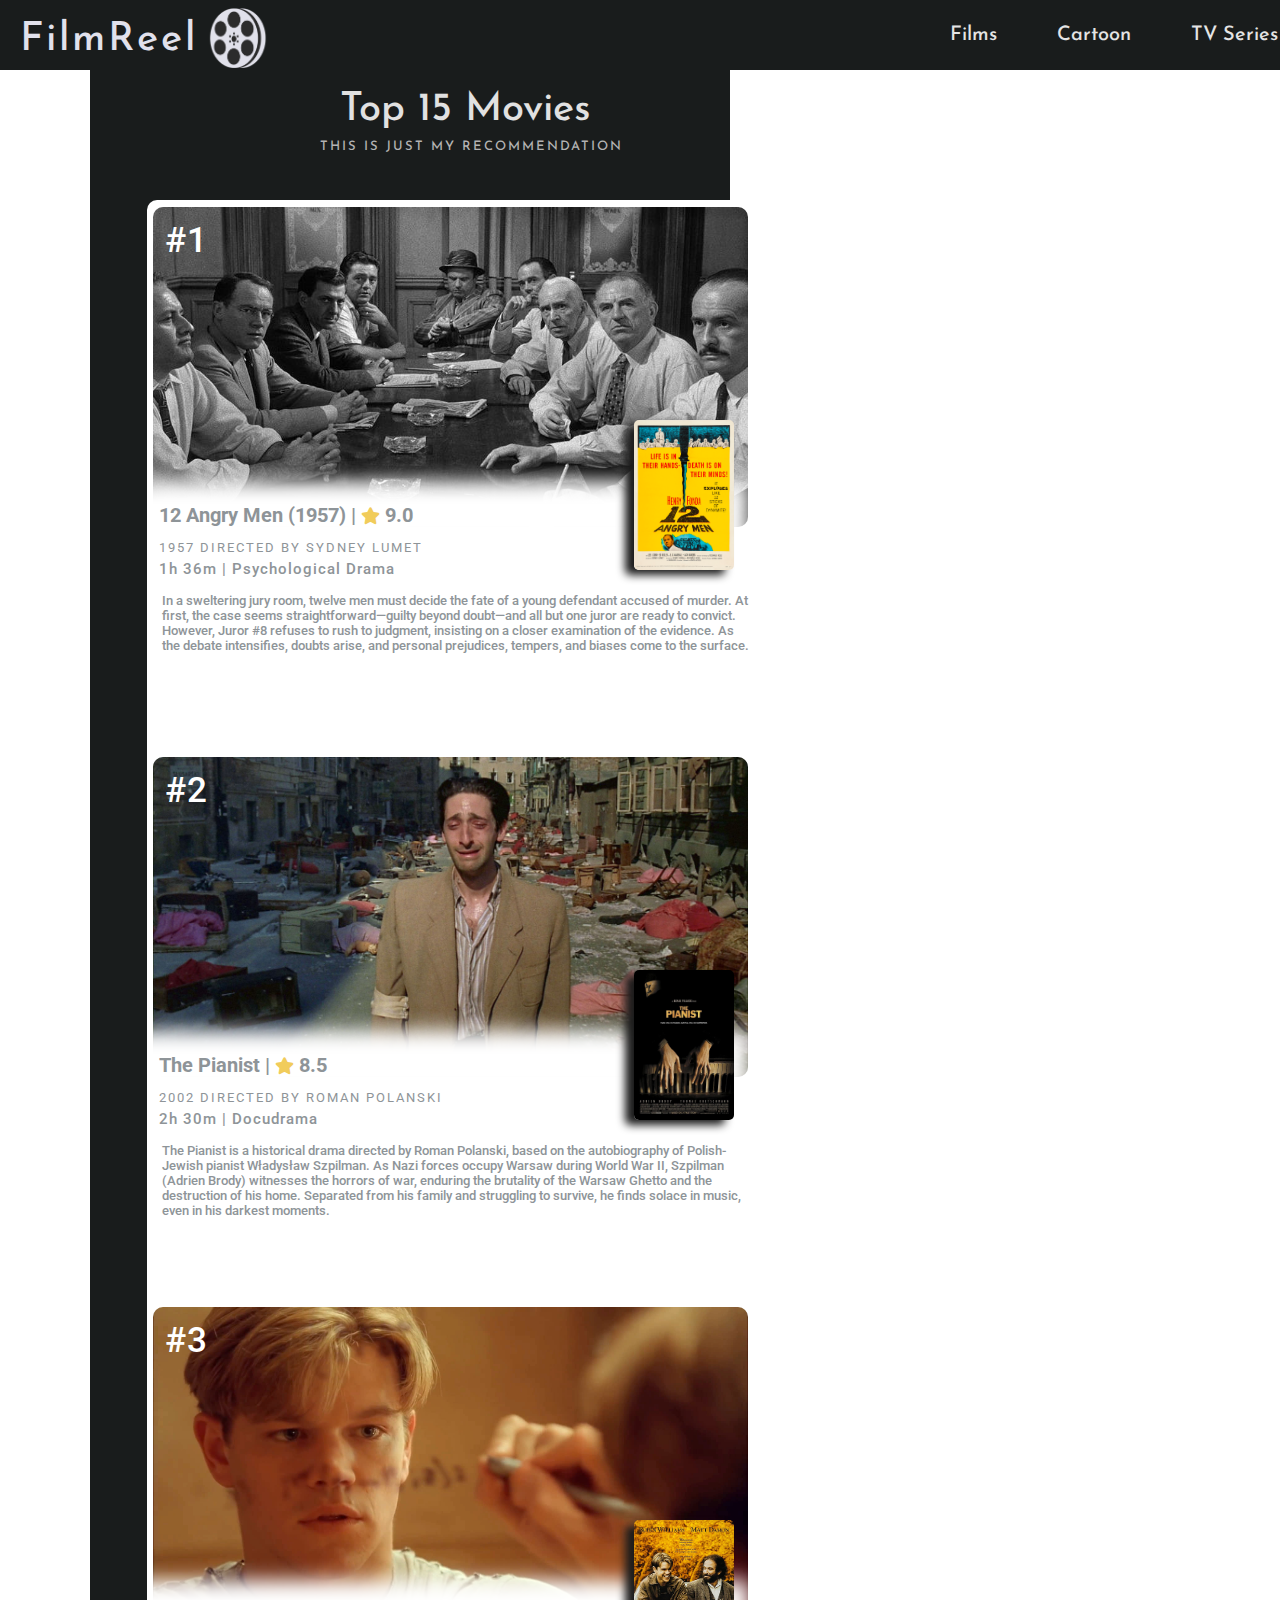
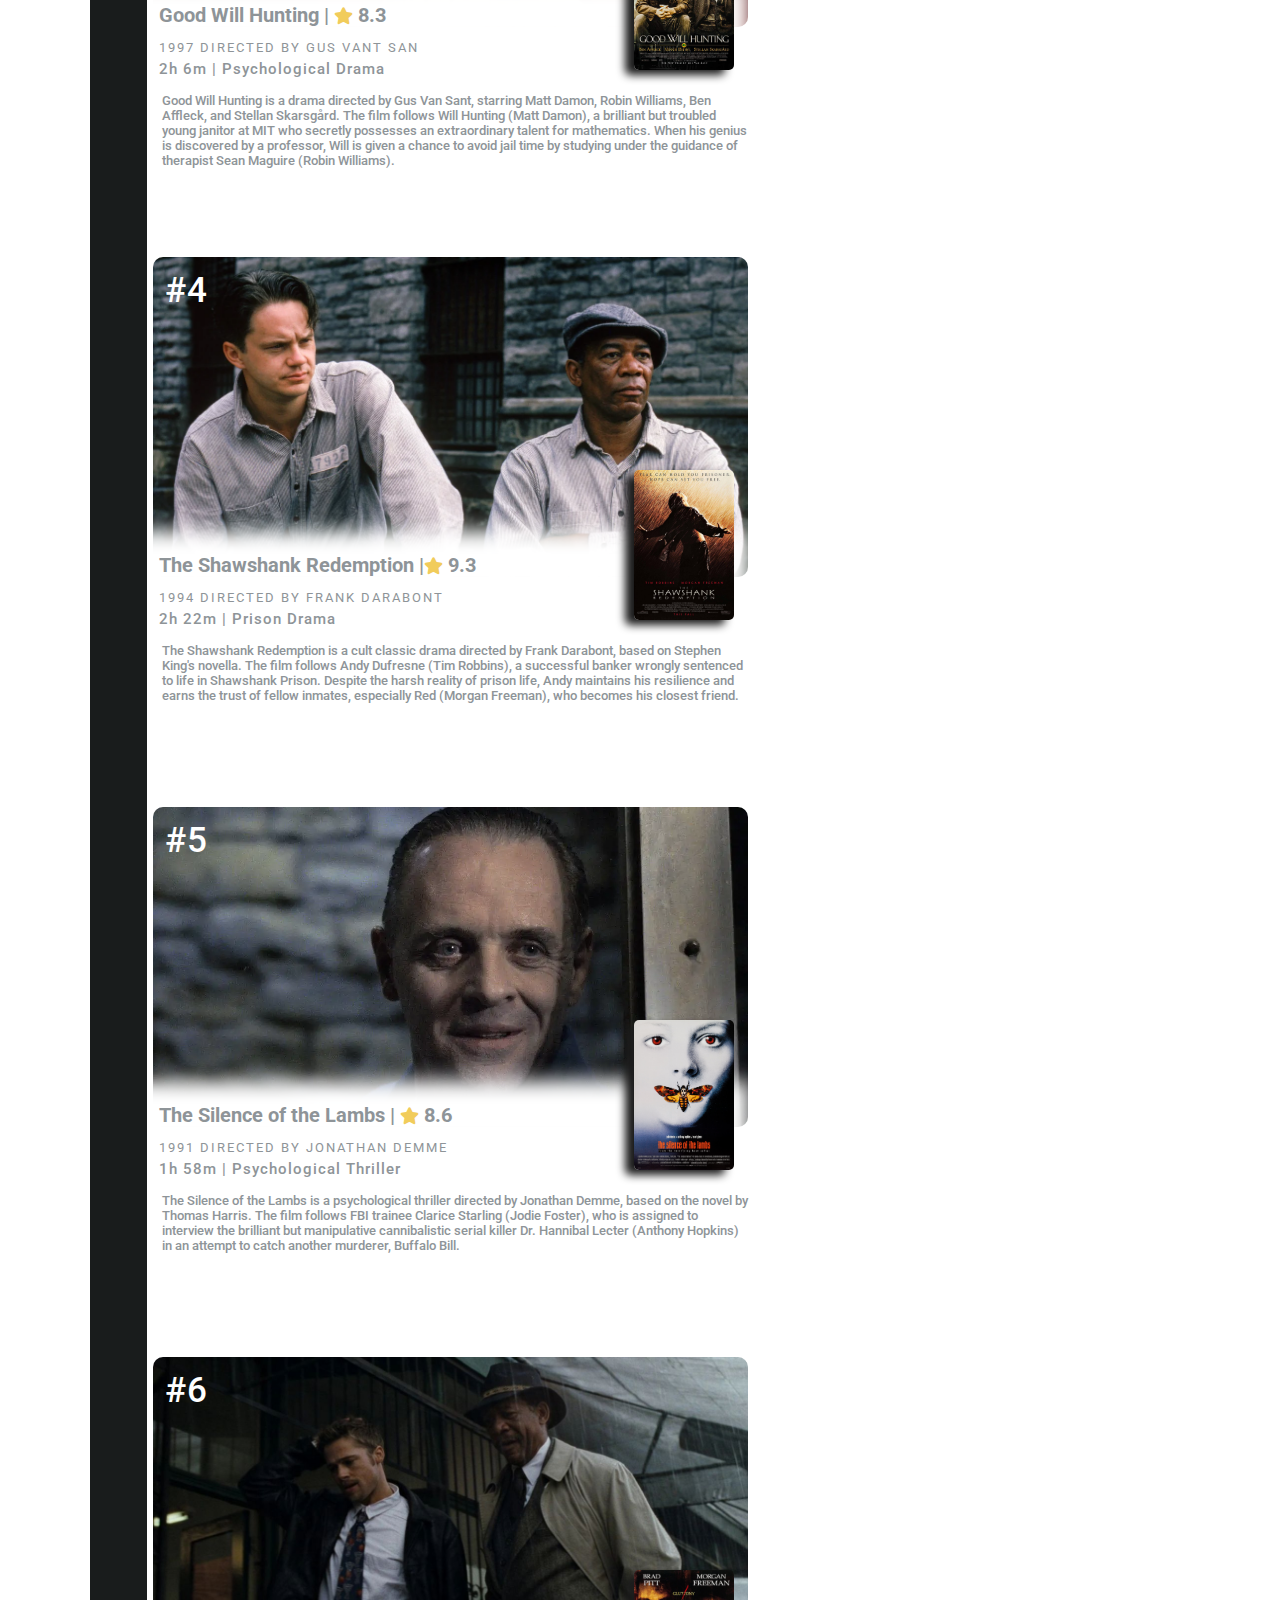
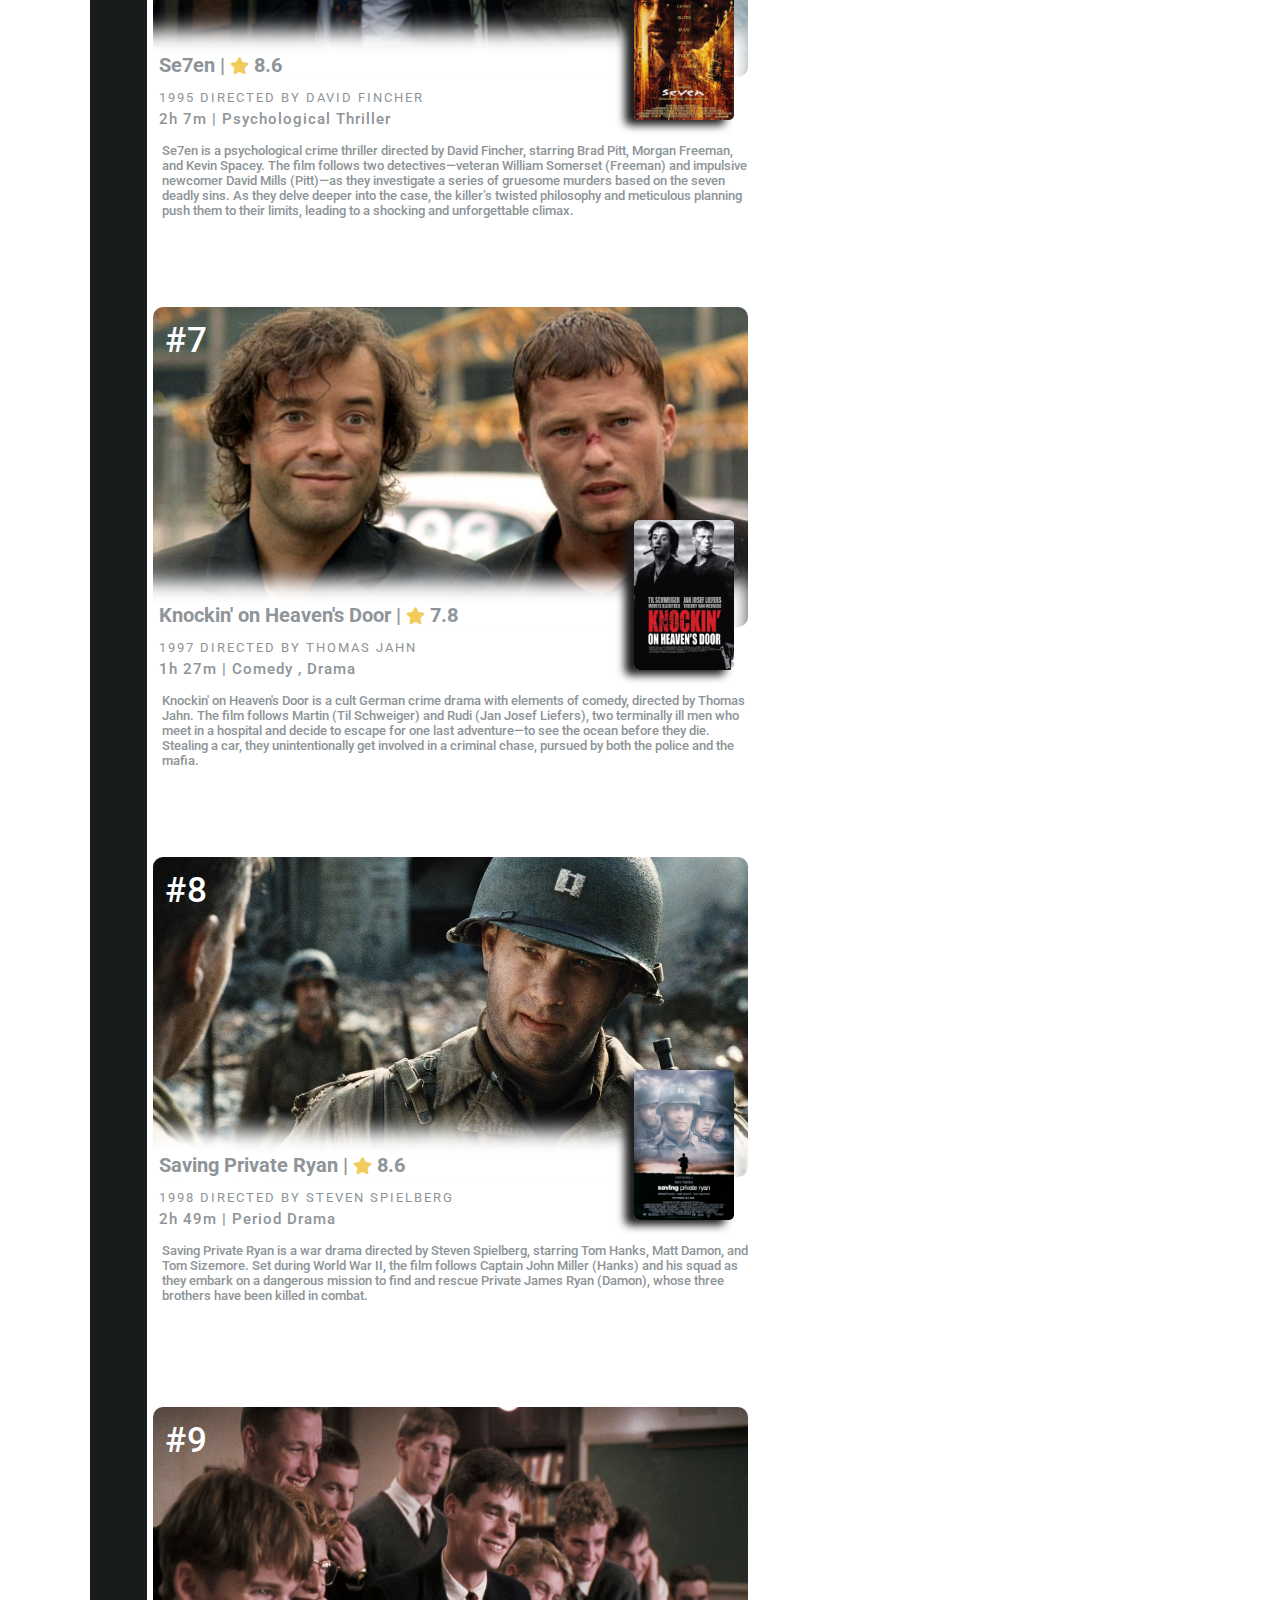
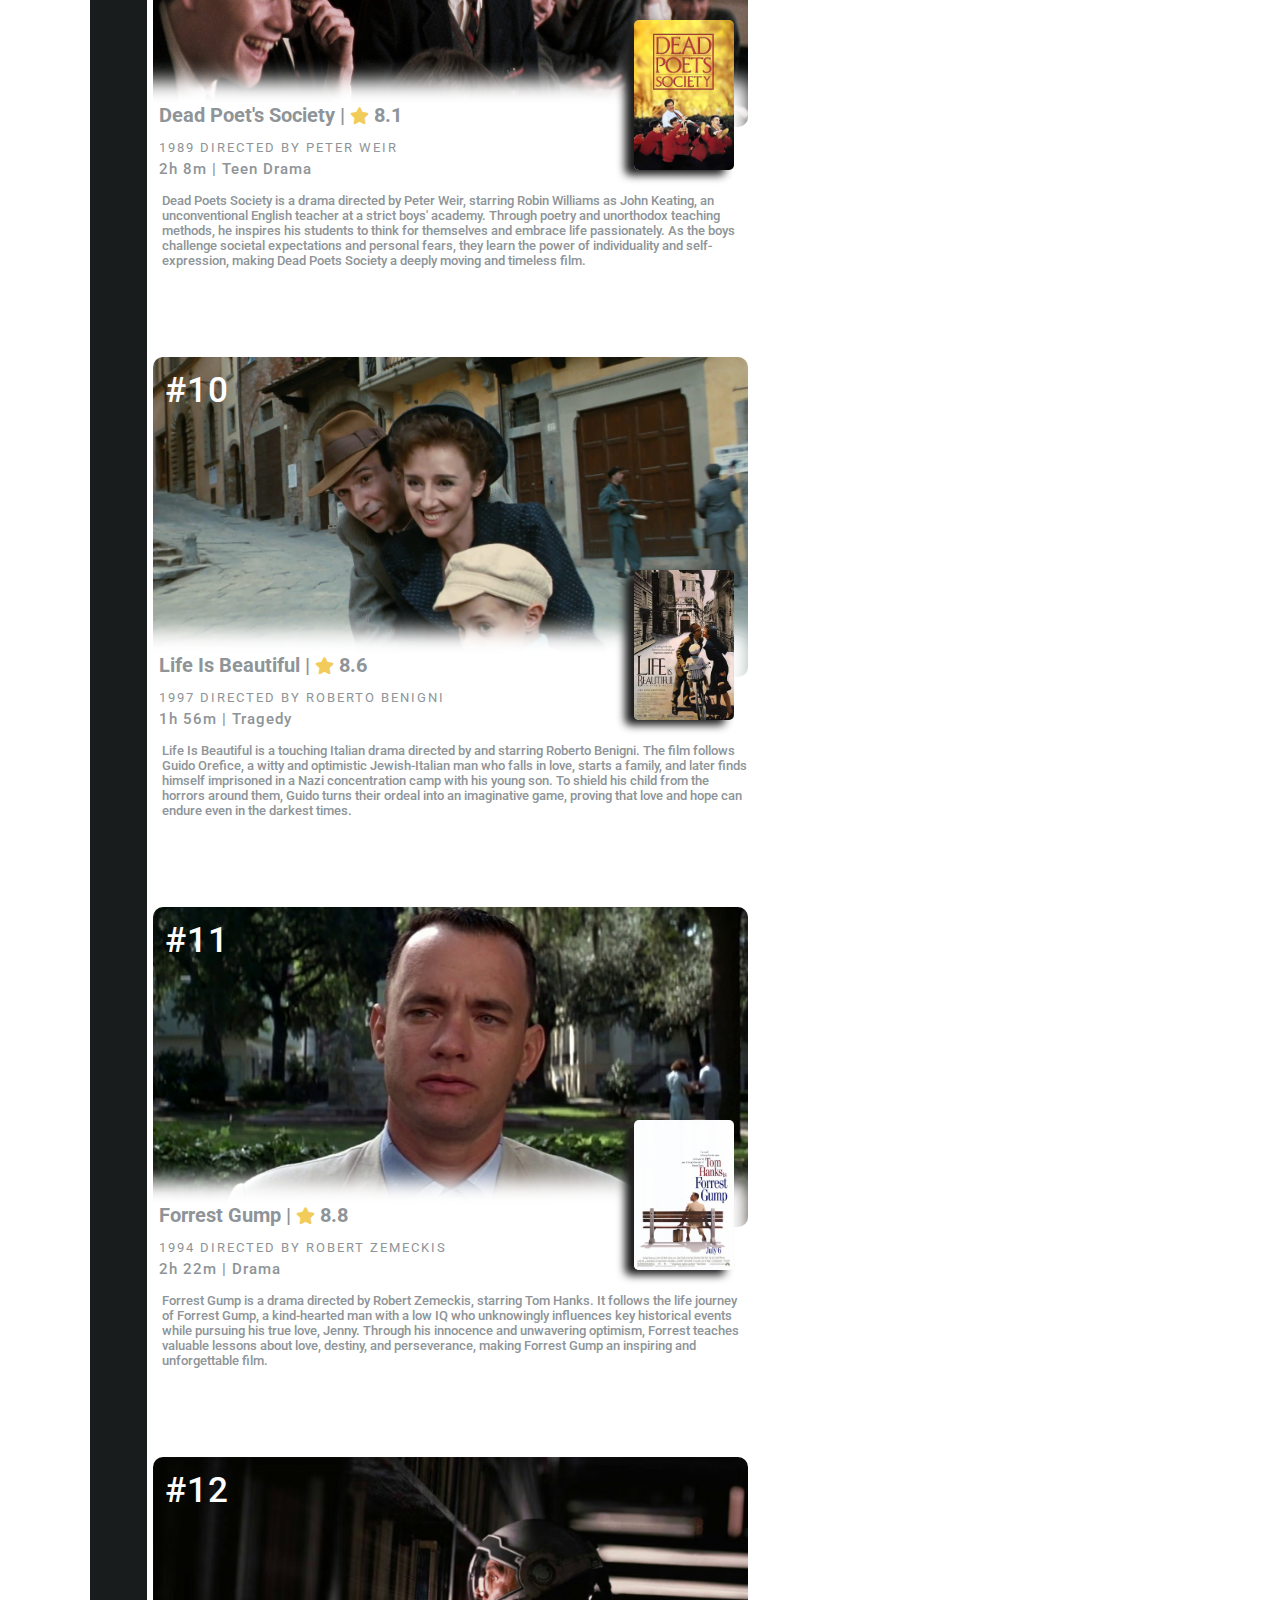
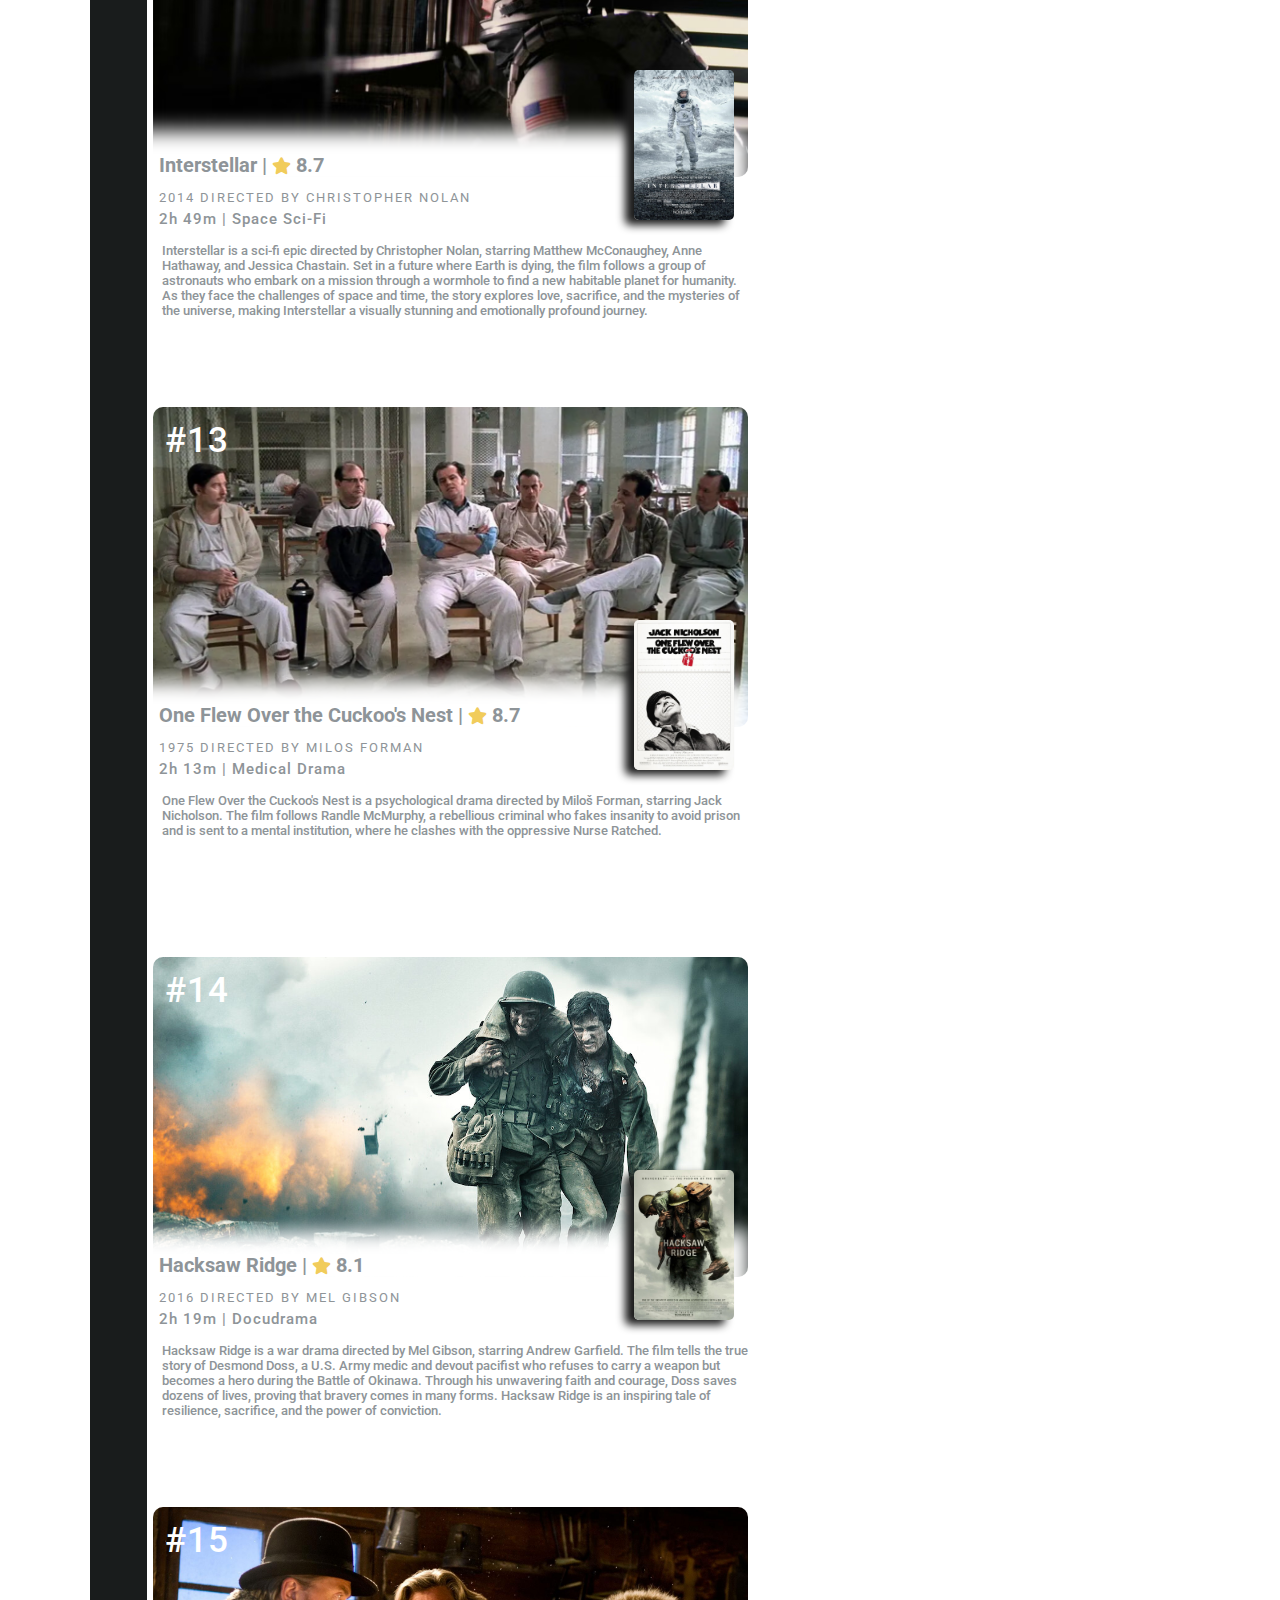
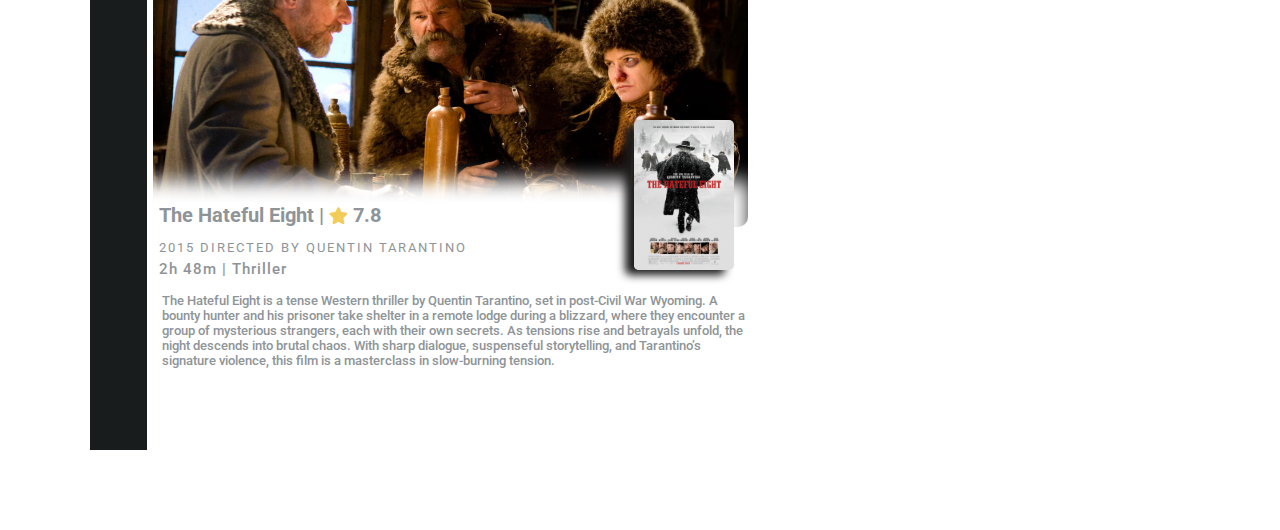
==== commit ab9eb216: "Update index.html" ====
--- a/index.html
+++ b/index.html
@@ -50,7 +50,7 @@
         <span class="container_director">1h 36m | Psychological Drama</span>
         <span class="container_description">In a sweltering jury room, twelve men must decide the fate of a young defendant accused of murder. At first, the case seems straightforward—guilty beyond doubt—and all but one juror are ready to convict. However, Juror #8 refuses to rush to judgment, insisting on a closer examination of the evidence.
 As the debate intensifies, doubts arise, and personal prejudices, tempers, and biases come to the surface.</span>
-        <img class="container_poster" height="150" width="100" src="/img/12_Angry_Men_(1957_film_poster).jpg">
+        <img class="container_poster" height="150" width="100" src="img/12_Angry_Men_(1957_film_poster).jpg">
         <div class="blur"></div>
     </div>
 </section>
@@ -256,4 +256,4 @@
 
 
 </body>
-</html>+</html>
